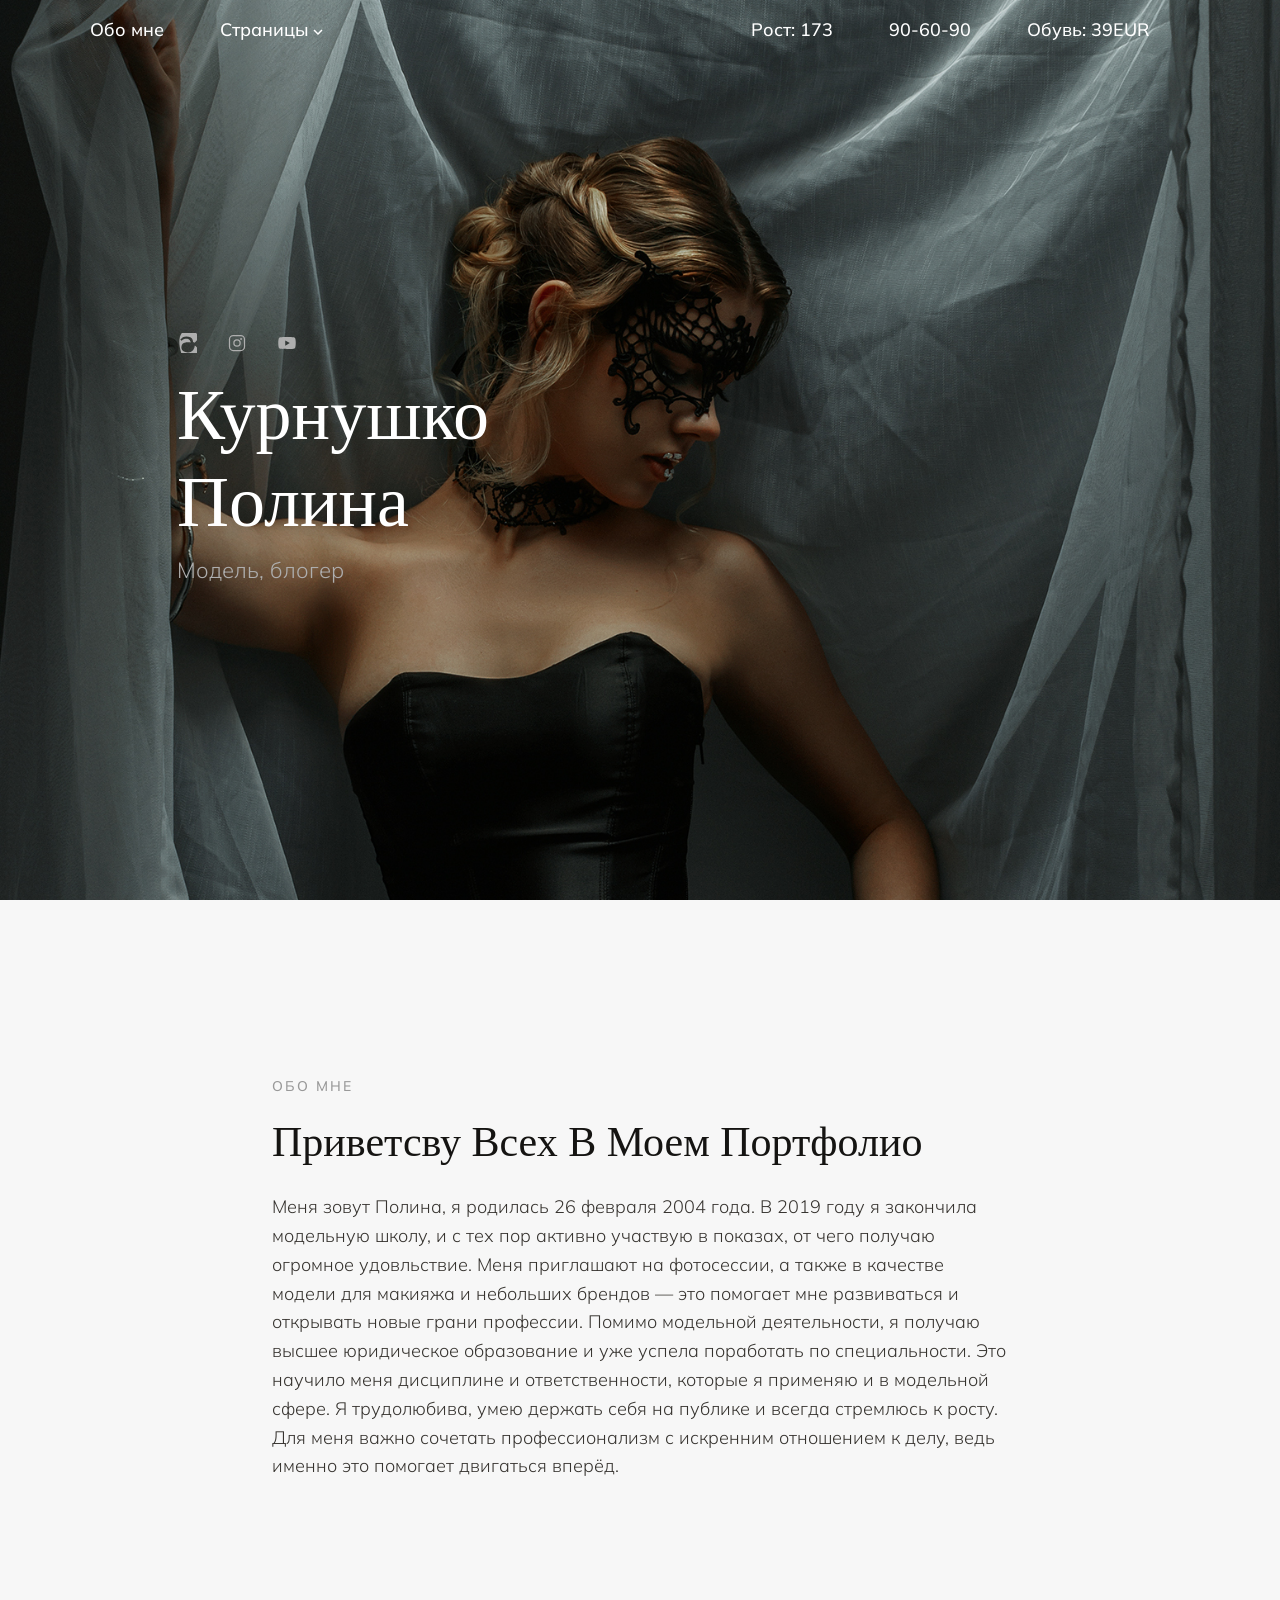
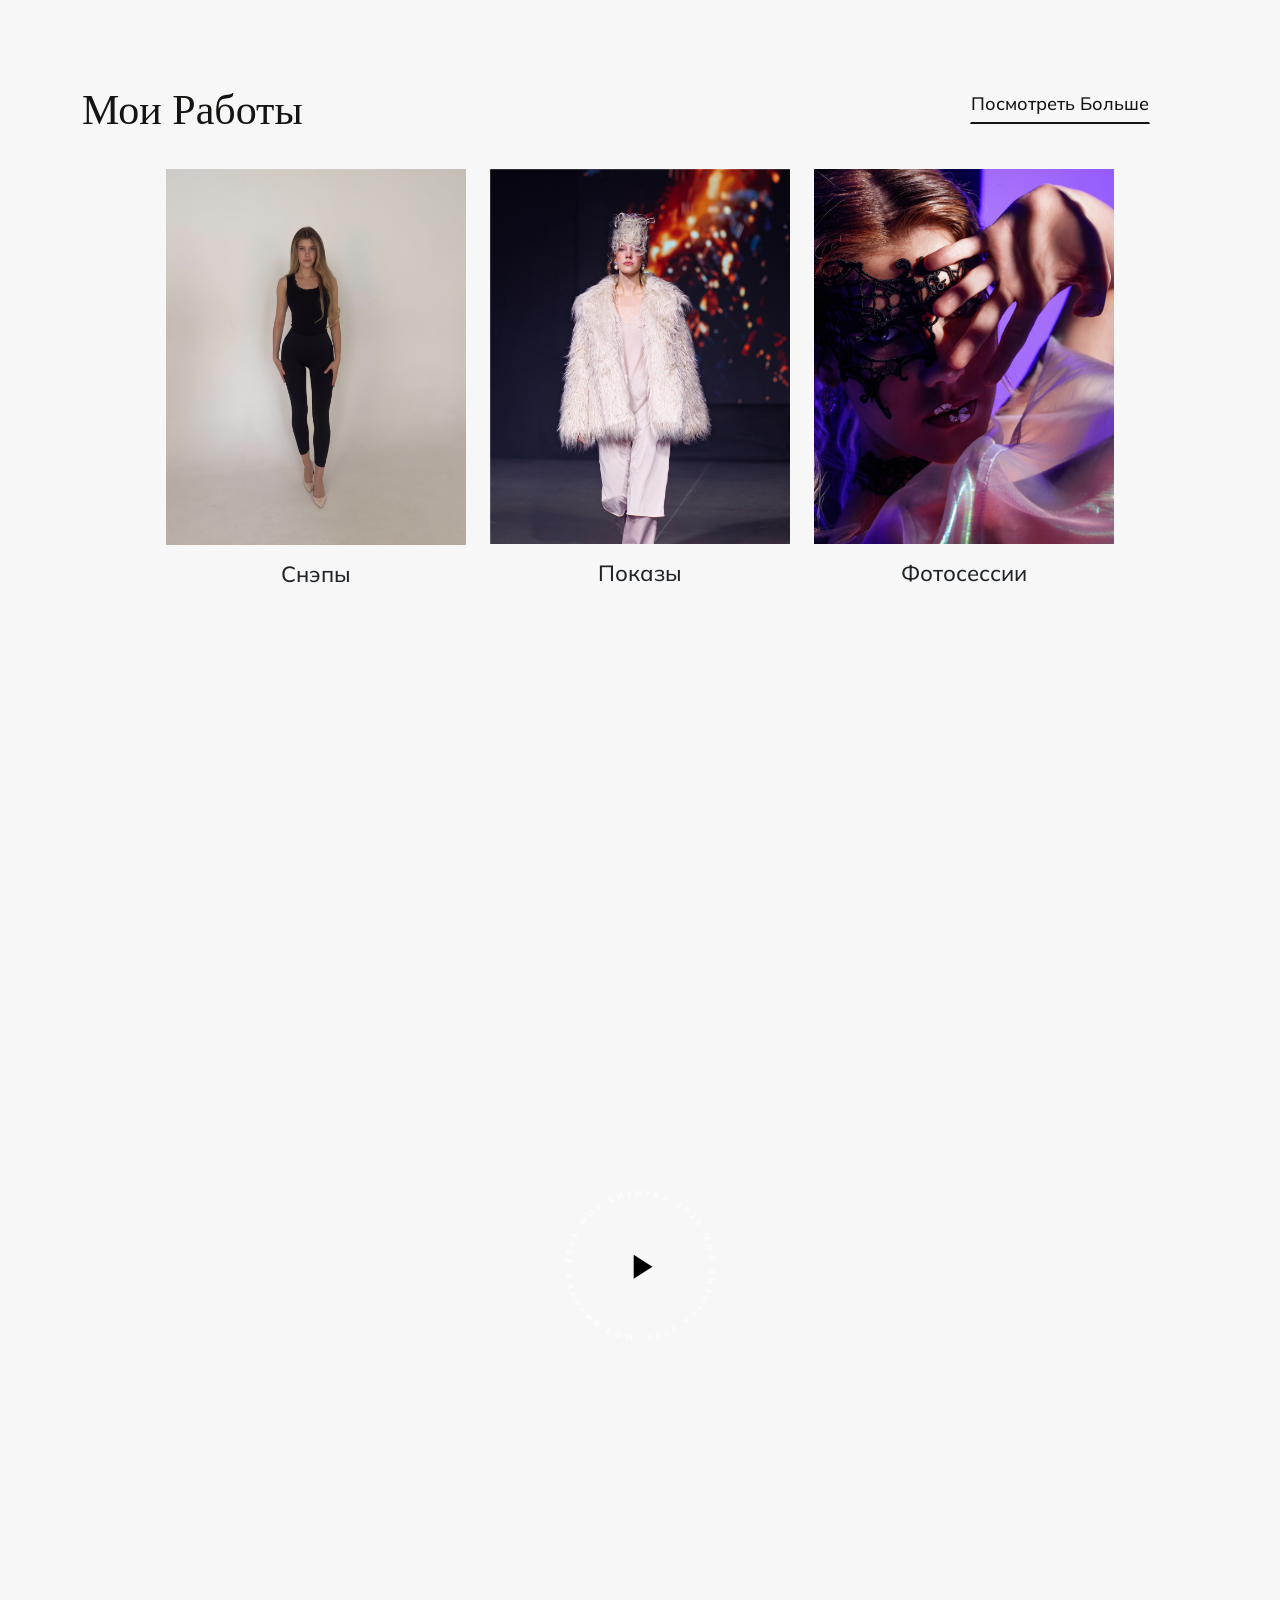
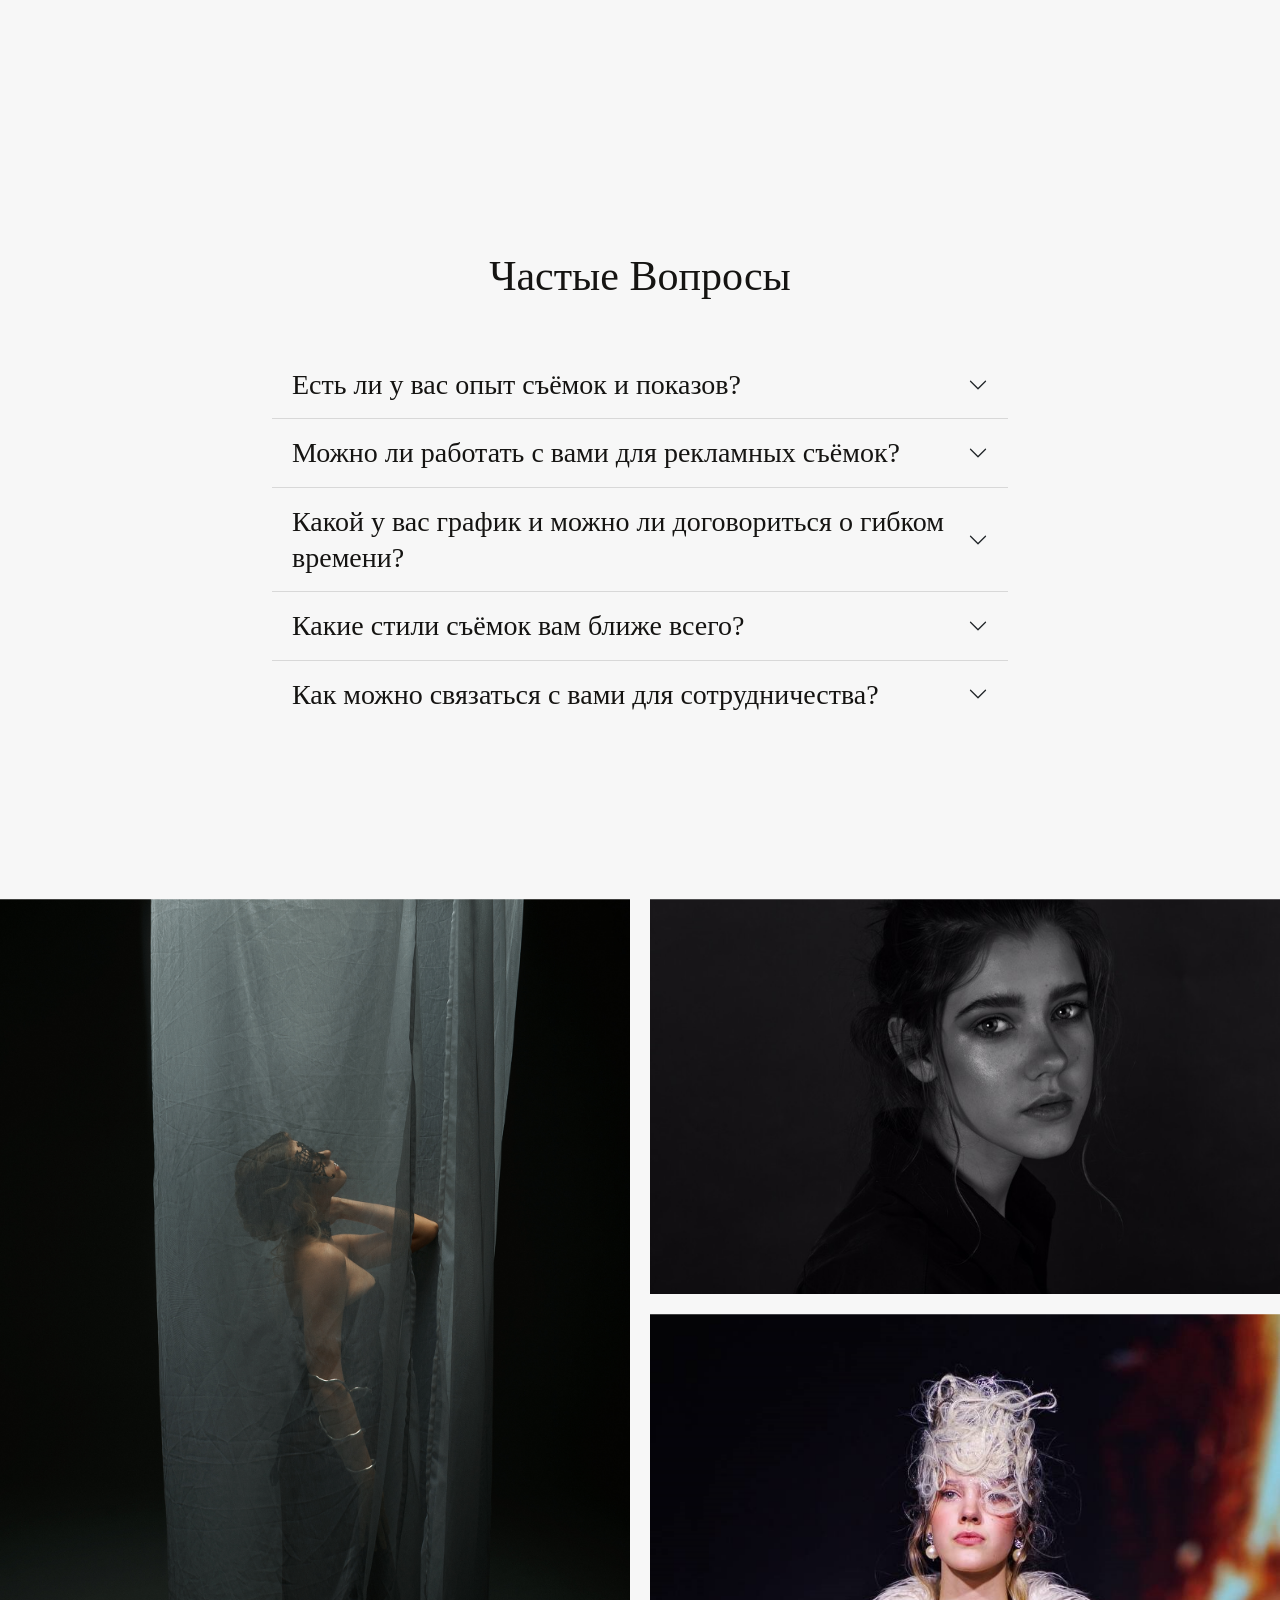
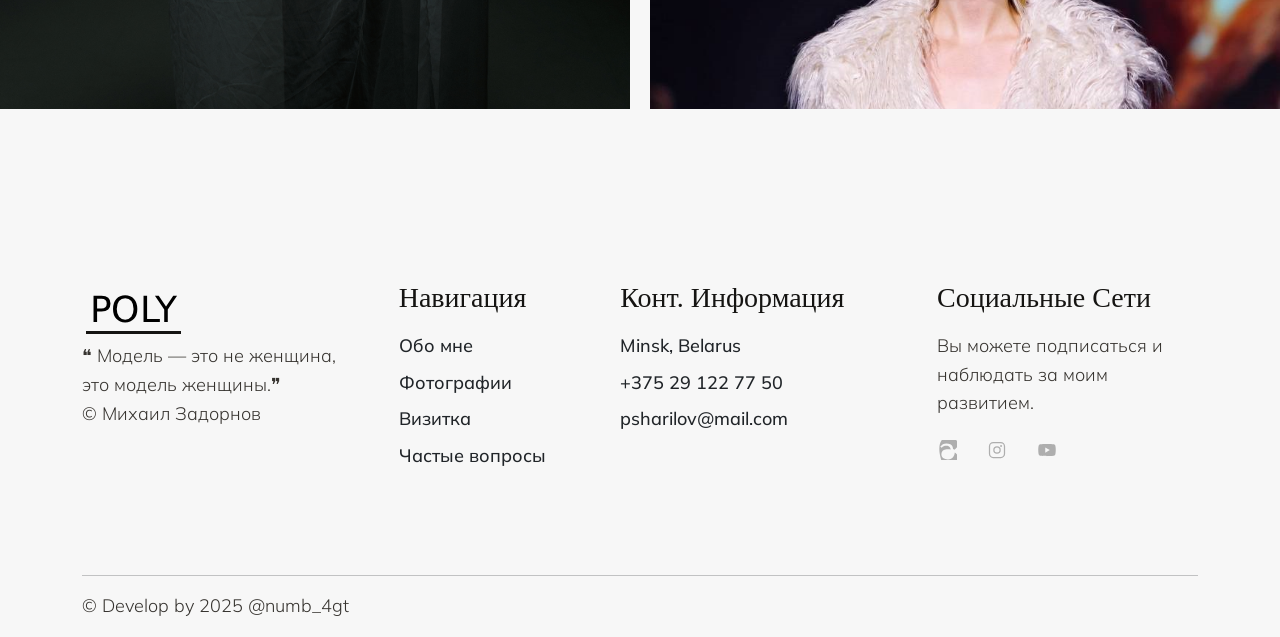
==== index.html @ 428beea5 "first-add" ====
<!DOCTYPE html>
<html>
  <head>
    <title>Polina Kurnushko</title>
    <meta charset="utf-8">
    <meta http-equiv="X-UA-Compatible" content="IE=edge">
    <meta name="viewport" content="width=device-width, initial-scale=1.0">
    <meta name="format-detection" content="telephone=no">
    <meta name="apple-mobile-web-app-capable" content="yes">
    <meta name="author" content="">
    <meta name="keywords" content="">
    <meta name="description" content="">
    <link rel="stylesheet" type="text/css" href="css/vendor.css">
    <link rel="stylesheet" type="text/css" href="css/bootstrap.min.css">
    <link rel="stylesheet" type="text/css" href="style.css">

    <link rel="preconnect" href="https://fonts.googleapis.com">
    <link rel="preconnect" href="https://fonts.gstatic.com" crossorigin>
    <link href="https://fonts.googleapis.com/css2?family=Italiana&family=Mulish:ital,wght@0,200;0,300;0,400;0,500;0,600;0,700;0,800;0,900;0,1000;1,200;1,300;1,400;1,500;1,600;1,700;1,800;1,900;1,1000&display=swap" rel="stylesheet">
    <!-- script
    ================================================== -->
    <script src="js/modernizr.js"></script>
  </head>
  <body>
    <svg xmlns="http://www.w3.org/2000/svg" style="display: none;">
      <symbol xmlns="http://www.w3.org/2000/svg" id="angle-right" viewBox="0 0 32 32">
        <path fill="currentColor" d="M12.969 4.281L11.53 5.72L21.812 16l-10.28 10.281l1.437 1.438l11-11l.687-.719l-.687-.719z"/>
      </symbol>
      <symbol xmlns="http://www.w3.org/2000/svg" id="angle-left" viewBox="0 0 32 32">
        <path fill="currentColor" d="m19.031 4.281l-11 11l-.687.719l.687.719l11 11l1.438-1.438L10.187 16L20.47 5.719z"/>
      </symbol>
      <symbol xmlns="http://www.w3.org/2000/svg" id="chevron-down" viewBox="0 0 24 24">
        <path fill="currentColor" d="M7.41 8.58L12 13.17l4.59-4.59L18 10l-6 6l-6-6l1.41-1.42Z"/>
      </symbol>
      <symbol xmlns="http://www.w3.org/2000/svg" id="arrow-right" viewBox="0 0 32 32">
        <path fill="currentColor" d="M18.719 6.781L17.28 8.22L24.063 15H4v2h20.063l-6.782 6.781l1.438 1.438l8.5-8.5l.687-.719l-.687-.719z"/>
      </symbol>
      <symbol xmlns="http://www.w3.org/2000/svg" id="arrow-left" viewBox="0 0 32 32">
        <path fill="currentColor" d="m13.281 6.781l-8.5 8.5l-.687.719l.687.719l8.5 8.5l1.438-1.438L7.938 17H28v-2H7.937l6.782-6.781z"/>
      </symbol>
      <symbol xmlns="http://www.w3.org/2000/svg" id="play" viewBox="0 0 24 24">
        <path fill="currentColor" d="M8 5.14v14l11-7l-11-7Z"/>
      </symbol>
      <symbol xmlns="http://www.w3.org/2000/svg" id="facebook" viewBox="0 0 24 24">
        <path fill="currentColor" d="M9.198 21.5h4v-8.01h3.604l.396-3.98h-4V7.5a1 1 0 0 1 1-1h3v-4h-3a5 5 0 0 0-5 5v2.01h-2l-.396 3.98h2.396v8.01Z" />
      </symbol>
      <symbol xmlns="http://www.w3.org/2000/svg" id="youtube" viewBox="0 0 32 32">
        <path fill="currentColor" d="M29.41 9.26a3.5 3.5 0 0 0-2.47-2.47C24.76 6.2 16 6.2 16 6.2s-8.76 0-10.94.59a3.5 3.5 0 0 0-2.47 2.47A36.13 36.13 0 0 0 2 16a36.13 36.13 0 0 0 .59 6.74a3.5 3.5 0 0 0 2.47 2.47c2.18.59 10.94.59 10.94.59s8.76 0 10.94-.59a3.5 3.5 0 0 0 2.47-2.47A36.13 36.13 0 0 0 30 16a36.13 36.13 0 0 0-.59-6.74ZM13.2 20.2v-8.4l7.27 4.2Z" />
      </symbol>
      <symbol xmlns="http://www.w3.org/2000/svg" id="twitter" viewBox="0 0 256 256">
        <path fill="currentColor" d="m245.66 77.66l-29.9 29.9C209.72 177.58 150.67 232 80 232c-14.52 0-26.49-2.3-35.58-6.84c-7.33-3.67-10.33-7.6-11.08-8.72a8 8 0 0 1 3.85-11.93c.26-.1 24.24-9.31 39.47-26.84a110.93 110.93 0 0 1-21.88-24.2c-12.4-18.41-26.28-50.39-22-98.18a8 8 0 0 1 13.65-4.92c.35.35 33.28 33.1 73.54 43.72V88a47.87 47.87 0 0 1 14.36-34.3A46.87 46.87 0 0 1 168.1 40a48.66 48.66 0 0 1 41.47 24H240a8 8 0 0 1 5.66 13.66Z" />
      </symbol>
      <symbol xmlns="http://www.w3.org/2000/svg" id="instagram" viewBox="0 0 256 256">
        <path fill="currentColor" d="M128 80a48 48 0 1 0 48 48a48.05 48.05 0 0 0-48-48Zm0 80a32 32 0 1 1 32-32a32 32 0 0 1-32 32Zm48-136H80a56.06 56.06 0 0 0-56 56v96a56.06 56.06 0 0 0 56 56h96a56.06 56.06 0 0 0 56-56V80a56.06 56.06 0 0 0-56-56Zm40 152a40 40 0 0 1-40 40H80a40 40 0 0 1-40-40V80a40 40 0 0 1 40-40h96a40 40 0 0 1 40 40ZM192 76a12 12 0 1 1-12-12a12 12 0 0 1 12 12Z" />
      </symbol>
      <symbol xmlns="http://www.w3.org/2000/svg" id="linkedin" viewBox="0 0 24 24">
        <path fill="currentColor" d="M6.94 5a2 2 0 1 1-4-.002a2 2 0 0 1 4 .002zM7 8.48H3V21h4V8.48zm6.32 0H9.34V21h3.94v-6.57c0-3.66 4.77-4 4.77 0V21H22v-7.93c0-6.17-7.06-5.94-8.72-2.91l.04-1.68z" />
      </symbol>
      <symbol xmlns="http://www.w3.org/2000/svg" id="threads" viewBox="0 0 32 32">
        <path fill="currentColor" d="M26.5 14.8c-.26-.13-.53-.25-.82-.36-.22-3.97-1.62-6.3-4.39-7.69-1.76-.9-3.96-1.3-6.29-1.3-4.18 0-7.52 1.93-9.73 5.3l2.3 1.64c1.77-2.64 4.47-3.21 6.95-3.21.1 0 .2 0 .29.01 2.41.02 4.15.63 5.34 1.99.9 1.01 1.49 2.35 1.76 4.01-2.01-.33-4.23-.43-6.57-.29-4.82.29-8.08 2.97-8.32 7.44-.15 2.94 1.02 5.31 3.36 6.9 1.98 1.35 4.64 1.97 7.4 1.81 3.52-.2 6.23-1.55 8.14-4.03 1.37-1.78 2.28-4.07 2.65-6.88 2.08 1.18 3.56 2.86 4.32 4.96 1.06 2.77.98 6.95-2.61 10.54-3.02 3.02-6.53 4.19-11.4 4.25-5.01-.04-8.82-1.64-11.36-4.89C4.91 24.9 3.73 20.1 3.7 14.2c.03-5.9 1.21-10.7 3.75-14 2.54-3.25 6.35-4.85 11.36-4.89 4.86.06 8.38 1.23 11.4 4.25 3.59 3.59 3.67 7.77 2.61 10.54-.68 1.78-1.87 3.16-3.42 4.1-.5.3-1.02.54-1.5.7.16.35.3.72.38 1.07Z"/>
      </symbol>
    </svg>
    
    <div id="preloader">
      <div id="loader"></div>
    </div>
    <header id="header" class="site-header">
      <nav id="header-nav" class="navbar navbar-expand-lg px-3">
        <div class="container">
          <a class="navbar-brand d-lg-none" href="index.html">
            <img src="images/main-logo.png" class="logo">
          </a>
          <button class="navbar-toggler d-flex d-lg-none order-3 p-2" type="button" data-bs-toggle="offcanvas" data-bs-target="#bdNavbar" aria-controls="bdNavbar" aria-expanded="false" aria-label="Toggle navigation">Меню</button>
          <div class="offcanvas offcanvas-end" tabindex="-1" id="bdNavbar" aria-labelledby="bdNavbarOffcanvasLabel">
            <div class="offcanvas-body">
              <ul id="navbar" class="navbar-nav w-100 d-flex justify-content-between align-items-center">
                
                <ul class="list-unstyled d-lg-flex justify-content-md-between align-items-center">
                  <li class="nav-item">
                    <a class="nav-link ms-0" href="#about">Обо мне</a>
                  </li>
                  <li class="nav-item dropdown">
                    <a class="nav-link dropdown-toggle ms-0" data-bs-toggle="dropdown" href="#" role="button" aria-expanded="false">Страницы<svg class="bi" width="18" height="18"><use xlink:href="#chevron-down"></use></svg></a>
                    <ul class="dropdown-menu">
                      <li>
                        <a href="./items/page_snaps.html" class="dropdown-item fs-5 fw-medium">Снепы<span class="text-primary"></span></a>
                      </li>
                      <li>
                        <a href="./items/page_shows.html" class="dropdown-item fs-5 fw-medium">Показы<span class="text-primary"></span></a>
                      </li>
                      <li>
                        <a href="./items/page_photos.html" class="dropdown-item fs-5 fw-medium">Фотосессии<span class="text-primary"></span></a>
                      </li>
                      <li>
                        <a href="#our-video" class="dropdown-item fs-5 fw-medium">Визитка<span class="text-primary"></span></a>
                      </li>
                      <li>
                        <a href="#faqs" class="dropdown-item fs-5 fw-medium">FAQ<span class="text-primary"></span></a>
                      </li>
                    </ul>
                  </li>                  
                </ul>

                <ul class="list-unstyled d-lg-flex justify-content-between align-items-center">
                  <li class="nav-item">
                    <a class="nav-link ms-0" href="#">Рост: 173</a>
                  </li>
                  <li class="nav-item">
                    <a class="nav-link ms-0" href="#">90-60-90</a>
                  </li>
                  <li class="nav-item">
                    <a class="nav-link ms-0" href="#">Обувь: 39EUR</a>
                  </li>
                </ul>
              </ul>
            </div>
          </div>
        </div>
      </nav>
    </header>
    <section id="billboard" class="position-relative overflow-hidden">
      <div class="swiper main-swiper">
        <div class="swiper-wrapper">
          <div class="swiper-slide" style="background-image: url(images/header2.jpg); background-size: cover; background-repeat: no-repeat; height: 100vh; background-position: center;">
            <div class="container ">
              <div class="row">
                <div class="offset-md-1 col-md-6">
                  <div class="banner-content">
                    <div class="social-links">
                    <ul class="d-flex list-unstyled">
                      <li>
                        <a href="https://www.threads.com/@_kurnushko_">
                          <svg class="threads">
                            <use xlink:href="#threads">
                          </svg>
                        </a>
                      </li>
                      <li>
                        <a href="https://www.instagram.com/_kurnushko_/">
                          <svg class="instagram">
                            <use xlink:href="#instagram">
                          </svg>
                        </a>
                      </li>
                      <li>
                        <a href="#">
                          <svg class="youtube">
                            <use xlink:href="#youtube">
                          </svg>
                        </a>
                      </li>
                    </ul>
                    </div>
                    <h2 class="newh">Курнушко Полина</h2>
                    <p class="fs-3 newp">Модель, блогер</p>
                  </div>
                </div>
                <div class="col-md-5"></div>
              </div>
            </div>
          </div>
        </div>
        <div class="main-slider-pagination position-absolute text-center"></div>
      </div>
    </section>
    <section id="about" class="padding-xlarge">
      <div class="container">
        <div class="row">
          <div id="about" class="offset-md-2 col-md-8">
            <span class="title-accent fs-6 text-uppercase" data-aos="fade" data-aos-easing="ease-in" data-aos-duration="1000" data-aos-once="true">Обо мне</span>
            <h3 class="py-3" data-aos="fade" data-aos-easing="ease-in" data-aos-duration="1500" data-aos-once="true">Приветсву всех в моем портфолио</h3>
            <p data-aos="fade" data-aos-easing="ease-in" data-aos-duration="1800" data-aos-once="true">
              Меня зовут Полина, я родилась 26 февраля 2004 года. В 2019 году я закончила модельную школу, и с тех пор активно участвую в показах, от чего получаю огромное удовльствие. Меня приглашают на фотосессии, а также в качестве модели для макияжа и небольших брендов — это помогает мне развиваться и открывать новые грани профессии. 
              Помимо модельной деятельности, я получаю высшее юридическое образование и уже успела поработать по специальности. Это научило меня дисциплине и ответственности, которые я применяю и в модельной сфере. Я трудолюбива, умею держать себя на публике и всегда стремлюсь к росту. Для меня важно сочетать профессионализм с искренним отношением к делу, ведь именно это помогает двигаться вперёд.
            </p>
          </div>
        </div>
      </div>
    </section>

    <section id="photos" class="product-store position-relative">
      <div class="container display-header d-flex flex-wrap justify-content-between pb-4">
        <h3 class="mt-3">Мои работы</h3>
        <div class="btn-right d-flex flex-wrap align-items-center">
          <a href="https://disk.yandex.by/d/Nd0EBmnZH1hFFA" 
            class="btn me-5" 
            target="_blank" 
            rel="noopener noreferrer">
            Посмотреть больше
          </a>
        </div>
      </div>

      <!-- Центрирование карточек -->
      <div class="products-grid d-flex justify-content-center flex-wrap gap-4">
        <div class="product-card position-relative">
          <div class="image-holder zoom-effect">
            <img src="images/snaps.png" alt="product-item" class="img-fluid zoom-in">
            <div class="cart-concern position-absolute">
              <div class="cart-button">
                <a href="items/page_snaps.html" class="btn">Перейти</a>
              </div>
            </div>
          </div>
          <div class="card-detail text-center pt-3 pb-2">
            <h5 class="card-title fs-3 text-capitalize">
              <a href="single-product.html">Снэпы</a>
            </h5>
          </div>
        </div>

        <div class="product-card position-relative">
          <div class="image-holder zoom-effect">
            <img src="images/IMG_8071.JPG" alt="product-item" class="img-fluid zoom-in">
            <div class="cart-concern position-absolute">
              <div class="cart-button">
                <a href="items/page_shows.html" class="btn">Перейти</a>
              </div>
            </div>
          </div>
          <div class="card-detail text-center pt-3 pb-2">
            <h5 class="card-title fs-3 text-capitalize">
              <a href="single-product.html">Показы</a>
            </h5>
          </div>
        </div>

        <div class="product-card position-relative">
          <div class="image-holder zoom-effect">
            <img src="images/IMG_8517.JPG" alt="product-item" class="img-fluid zoom-in">
            <div class="cart-concern position-absolute">
              <div class="cart-button">
                <a href="items/page_photos.html" class="btn">Перейти</a>
              </div>
            </div>
          </div>
          <div class="card-detail text-center pt-3 pb-2">
            <h5 class="card-title fs-3 text-capitalize">
              <a href="single-product.html">Фотосессии</a>
            </h5>
          </div>
        </div>
      </div>
    </section>

    
    <section class="space"></section> 

    <section id="our-video">
      <div class="video-section jarallax d-flex align-items-center justify-content-center" style="background: url(images/IMG_8516.JPG) no-repeat;">
        <div class="video-player text-center">
          <button class="play-btn position-relative" style="background-color: transparent; border-style: none;" id="openVideo">
            <svg class="newa position-absolute top-0 bottom-0 start-0 end-0 m-auto" width="41" height="41">
              <use xlink:href="#play"></use>
            </svg>
            <img src="images/newcirculec2.png" alt="pattern" class="text-pattern">
          </button>
        </div>
      </div>
    </section>

    <section id="faqs" class="padding-xlarge">
      <div class="container">
        <div class="row">
          <div class="offset-md-2 col-md-8">
            <h3 class="text-center mb-5" data-aos="fade" data-aos-easing="ease-in" data-aos-duration="1000" data-aos-once="true">Частые вопросы</h3>
              <div class="accordion accordion-flush" id="accordionFlush" data-aos="fade" data-aos-easing="ease-in" data-aos-duration="1500" data-aos-once="true">
                <div class="accordion-item">
                  <h4 class="accordion-header" id="flush-headingOne3">
                    <button class="accordion-button collapsed" type="button" data-bs-toggle="collapse" data-bs-target="#flush-collapseOne" aria-expanded="true" aria-controls="flush-collapseOne">
                      Есть ли у вас опыт съёмок и показов?
                    </button>
                  </h4>
                  <div id="flush-collapseOne" class="accordion-collapse collapse" aria-labelledby="flush-headingOne" data-bs-parent="#accordionFlushExample">
                    <div class="accordion-body">
                      <p>Я начинающая модель, уже участвовала в нескольких тестовых фотосессиях и учебных проектах. Постепенно расширяю портфолио и готова к новым заказам.</p>
                    </div>
                  </div>
                </div>

                <div class="accordion-item">
                  <h4 class="accordion-header" id="flush-headingTwo3">
                    <button class="accordion-button collapsed" type="button" data-bs-toggle="collapse" data-bs-target="#flush-collapseTwo" aria-expanded="true" aria-controls="flush-collapseTwo">
                      Можно ли работать с вами для рекламных съёмок?
                    </button>
                  </h4>
                  <div id="flush-collapseTwo" class="accordion-collapse collapse" aria-labelledby="flush-headingTwo" data-bs-parent="#accordionFlushExample">
                    <div class="accordion-body">
                      <p>Да, я открыта для сотрудничества в рекламных проектах. Готова обсуждать концепцию, формат и условия съёмки.</p>
                    </div>
                  </div>
                </div>

                <div class="accordion-item">
                  <h4 class="accordion-header" id="flush-headingThree3">
                    <button class="accordion-button collapsed" type="button" data-bs-toggle="collapse" data-bs-target="#flush-collapseThree" aria-expanded="true" aria-controls="flush-collapseThree">
                      Какой у вас график и можно ли договориться о гибком времени?
                    </button>
                  </h4>
                  <div id="flush-collapseThree" class="accordion-collapse collapse" aria-labelledby="flush-headingThree" data-bs-parent="#accordionFlushExample">
                    <div class="accordion-body">
                      <p>Мой график достаточно гибкий. Я стараюсь подстраиваться под время заказчика и заранее согласовываю все детали.</p>
                    </div>
                  </div>
                </div>

                <div class="accordion-item">
                  <h4 class="accordion-header" id="flush-headingFour3">
                    <button class="accordion-button collapsed" type="button" data-bs-toggle="collapse" data-bs-target="#flush-collapseFour" aria-expanded="true" aria-controls="flush-collapseFour">
                      Какие стили съёмок вам ближе всего?
                    </button>
                  </h4>
                  <div id="flush-collapseFour" class="accordion-collapse collapse" aria-labelledby="flush-headingFour" data-bs-parent="#accordionFlushExample">
                    <div class="accordion-body">
                      <p>Мне комфортно работать в fashion и портретных съёмках, но я также открыта к экспериментам и новым жанрам.</p>
                    </div>
                  </div>
                </div>

                <div class="accordion-item">
                  <h4 class="accordion-header" id="flush-headingFive3">
                    <button class="accordion-button collapsed" type="button" data-bs-toggle="collapse" data-bs-target="#flush-collapseFive" aria-expanded="true" aria-controls="flush-collapseFive">
                      Как можно связаться с вами для сотрудничества?
                    </button>
                  </h4>
                  <div id="flush-collapseFive" class="accordion-collapse collapse" aria-labelledby="flush-headingFive" data-bs-parent="#accordionFlushExample">
                    <div class="accordion-body">
                      <p>Связаться со мной можно через форму обратной связи на сайте или напрямую по указанным контактам. Я всегда отвечаю на запросы быстро.</p>
                    </div>
                  </div>
                </div>
              </div>
    
          </div>
        </div>
      </div>
    </section>    
    <section id="banner" data-aos="fade" data-aos-once="true">
      <div class="banner-content-1 position-relative" style="background:url('images/IMG_8505.JPG') no-repeat left; background-size: cover; height: 100%;">
        <div class="banner-content-text position-absolute" data-aos="fade" data-aos-delay="1000" data-aos-easing="ease-in" data-aos-duration="1000" data-aos-once="true">
        </div>
      </div>
      <div class="banner-content-2 position-relative" style="background:url('images/IMG_8602.PNG') no-repeat left; background-size: cover; height: 100%;">
        <div class="banner-content-text position-absolute" data-aos="fade" data-aos-delay="1000" data-aos-easing="ease-in" data-aos-duration="1000" data-aos-once="true">
        </div>
      </div>
      <div class="banner-content-3 position-relative" style="background:url('images/photo_2_2025-10-15_20-10-44.jpg') no-repeat left; background-size: cover; height: 100%;">
        <div class="banner-content-text position-absolute" data-aos="fade" data-aos-delay="1000" data-aos-easing="ease-in" data-aos-duration="1000" data-aos-once="true">
        </div>
      </div>
    </section>
    <footer id="footer" class="overflow-hidden padding-xlarge pb-0">
      <div class="container">
        <div class="row">
          <div class="footer-top-area pb-5">
            <div class="row d-flex flex-wrap justify-content-between">
              <div class="col-lg-3 col-sm-6 pb-3" data-aos="fade" data-aos-easing="ease-in" data-aos-duration="1000" data-aos-once="true">
                <div class="footer-menu">
                  <img src="images/main-logo-black.png" alt="logo" class="mb-2">
                  <p>❝ Модель — это не женщина, это модель женщины.❞
                    <br>
                    © Михаил Задорнов </p>
                </div>
              </div>
              <div class="col-lg-2 col-sm-6 pb-3" data-aos="fade" data-aos-easing="ease-in" data-aos-duration="1200" data-aos-once="true">
                <div class="footer-menu">
                  <h4 class="widget-title pb-2">Навигация</h4>
                  <ul class="menu-list list-unstyled">
                    <li class="menu-item pb-2">
                      <a href="#about">Обо мне</a>
                    </li>
                    <li class="menu-item pb-2">
                      <a href="#photos">Фотографии</a>
                    </li>
                    <li class="menu-item pb-2">
                      <a href="#our-video">Визитка</a>
                    </li>
                    <li class="menu-item pb-2">
                      <a href="#faqs">Частые вопросы</a>
                    </li>
                  </ul>
                </div>
              </div>
              <div class="col-lg-3 col-sm-6 pb-3" data-aos="fade" data-aos-easing="ease-in" data-aos-duration="1400" data-aos-once="true">
                <div class="footer-menu contact-item">
                  <h4 class="widget-title pb-2">Конт. информация</h4>
                  <ul class="menu-list list-unstyled">
                    <li class="menu-item pb-2">
                      <a href="#">Minsk, Belarus</a>
                    </li>
                    <li class="menu-item pb-2">
                      <a href="#">+375 29 122 77 50</a>
                    </li>
                    <li class="menu-item pb-2">
                      <a href="mailto:">psharilov@mail.com</a>
                    </li>
                  </ul>
                </div>
              </div>
              <div class="col-lg-3 col-sm-6 pb-3" data-aos="fade" data-aos-easing="ease-in" data-aos-duration="1600" data-aos-once="true">
                <div class="footer-menu">
                  <h4 class="widget-title pb-2">Социальные сети</h4>
                  <p>Вы можете подписаться и наблюдать за моим развитием.</p>
                  <div class="social-links">
                    <ul class="d-flex list-unstyled">
                      <li>
                        <a href="https://www.threads.com/@_kurnushko_">
                          <svg class="threads">
                            <use xlink:href="#threads">
                          </svg>
                        </a>
                      </li>
                      <li>
                        <a href="https://www.instagram.com/_kurnushko_/">
                          <svg class="instagram">
                            <use xlink:href="#instagram">
                          </svg>
                        </a>
                      </li>
                      <li>
                        <a href="#">
                          <svg class="youtube">
                            <use xlink:href="#youtube">
                          </svg>
                        </a>
                      </li>
                    </ul>
                  </div>
                </div>
              </div>
            </div>
          </div>
        </div>
        <hr>
      </div>
    </footer>
    <div id="footer-bottom">
      <div class="container">
        <div class="row d-flex flex-wrap justify-content-between">
          <div class="col-12">
            <div class="copyright">
              <p>© Develop by 2025 @numb_4gt</p>
            </div>
          </div>
        </div>
      </div>
    </div>
    
    <div id="myModal" class="custom-modal">
      <div class="custom-modal-content">
        <button class="close-btn">
          <svg width="40" height="40"><use xlink:href="#close-sharp"></use></svg>
        </button>

        <div class="ratio ratio-16x9">
          <video id="video" controls></video>
        </div>
      </div>
    </div>

    <script src="js/jquery-1.11.0.min.js"></script>
    <script type="text/javascript" src="js/bootstrap.bundle.min.js"></script>
    <script type="text/javascript" src="js/plugins.js"></script>
    <script type="text/javascript" src="js/script.js"></script>
    <script>
      const modal = document.getElementById('myModal');
      const video = document.getElementById('video');
      const openBtn = document.getElementById('openVideo');
      const closeBtn = document.querySelector('.close-btn');
      const header = document.getElementById("header");

      const VIDEO_SRC = "./video/hipe.mp4"; // ✅ жёстко заданный путь

      openBtn.addEventListener('click', () => {
        video.src = VIDEO_SRC;
        modal.classList.add('active');
        header.style.display = "none";
      });

      function closeModal() {
        header.style.display = "block";
        modal.classList.remove('active');
        video.pause();
        video.currentTime = 0;
      }

      closeBtn.addEventListener('click', closeModal);

      modal.addEventListener('click', (e) => {
        if (e.target === modal) closeModal();
      });
    </script>

  </body>
</html>
---- style.css ----
/*
Theme Name: Vaso
Theme URI: https://templatesjungle.com/
Author: TemplatesJungle
Author URI: https://templatesjungle.com/
Description: Vaso is a interior decor ecommerce HTML CSS website template by TemplatesJungle.
Version: 1.1
*/

/*--------------------------------------------------------------
This is main CSS file that contains custom style rules used in this template
--------------------------------------------------------------*/

/*------------------------------------*\
    Table of contents
\*------------------------------------*/

/*------------------------------------------------

CSS STRUCTURE:
1. VARIABLES
2. GENERAL TYPOGRAPHY
  2.1 General Styles
  2.3 Background Color
  2.4 Section
    - Section Paddings
    - Section Margins
    - Section Title
  2.5 Buttons
  2.6 Forms
3. SITE STRUCTURE
  3.1 Header
  3.2 Billboard
  3.3 Product
  3.4 Video
  3.5 FAQs
  3.6 Banner
  3.7 Footer
4. PAGES
  4.1 About Us Page
  4.2 Shop Page
  4.3 Single Product Page
  4.4 Cart Page
  4.5 Blog Page
  4.6 Single Post Page
    
/*--------------------------------------------------------------
/** 1. VARIABLES
--------------------------------------------------------------*/
:root {
  --accent-color:             #777777;
  --white-color:              #fff;
  --black-color:              #151412;
  --light-dark:               #36332F;
  --gray-color:               #F3F3F3;
  --gray-color-300:           #F7F7F7;
  --gray-color-400:           #EFEFEF;
  --gray-color-500:           #AEAEAE;
  --gray-color-600:           #999999;
  --gray-color-800:           #3A3A3A;
  --light-gray-color:         #D7DDDF;
  --primary-color:            #87826E;
  --bs-primary-rgb:           135,130,110;
  --light-color:              #f8f9fa;
  --dark-color:               #212529;
  --light-blue-color:         #EDF1F3;
  --navbar-color-color:       #131814;
  --swiper-theme-color:       #4A4A4A;
  --swiper-pagination-color:  #4A4A4A;
}

/* on mobile devices below 600px
 */
@media screen and (max-width: 600px) {
    :root {
        --header-height : 100px;
        --header-height-min   : 80px;
    }
}

/* Fonts */
:root {
    --body-font           : "Mulish", sans-serif;
    --heading-font        : "Playfair Display", serif;
}

/*----------------------------------------------*/
/* 2. GENERAL TYPOGRAPHY */
/*----------------------------------------------*/

/* 2.1 General Styles
/*----------------------------------------------*/
*, *::before, *::after {
  -webkit-box-sizing: border-box;
  -moz-box-sizing: border-box;
  box-sizing: border-box;
}
html {
  box-sizing: border-box;
}
body {
  background-color: var(--gray-color-300);
  font-family: var(--body-font);
  font-size: 1.125rem;
  font-weight: 500;
  line-height: 1.6;
  margin: 0;
}
h1,h2,h3,h4,h5,h6 {
  font-family: var(--heading-font);
  text-transform: capitalize;
  color: var(--black-color);
}
h1{
  font-size: 5.5rem;
}
h2{
  font-size: 4.5rem;
}
h3{
  font-size: 2.625rem;
  line-height: 127%;
}
h4{
  font-size: 1.75rem;
  line-height: 127%;
}
@media only screen and (max-width: 360px) {
  h1{
    font-size: 4.5rem;
  }
  h2{
    font-size: 3.5rem;
  }
}
p {
  text-transform: none;
  letter-spacing: normal;
  font-size: 1.125rem;
  font-weight: 300;
  color: var(--light-dark);
}
ul {
  color: var(--light-dark);
}
ul.inner-list li {
  font-size: 1.2em;
}
a {
  color: var(--dark-color);
  text-decoration: none;
  transition: 0.3s color ease-out;
}
a.light {
  color: var(--light-color);
}
a:hover {
  text-decoration: none;
  color: var(--primary-color);
}

.fs-1{
  font-size: 1.75rem !important;
}
.fs-2{
  font-size: 1.625rem !important;
}
.fs-3{
  font-size: 1.375rem !important;
}
.fs-4{
  font-size: 1.25rem !important;
}
.fs-5{
  font-size: 1.125rem !important;
}
.fs-6{
  font-size: 0.875rem !important;
}

/* 2.3 Background Color
/*----------------------------------------------*/
.bg-gray {
  background: var(--gray-color);
}
.bg-dark {
  background: var(--dark-color);
}
.bg-light {
  background: var(--light-color);
}

/* 2.4 Section
--------------------------------------------------------------*/
/* - Section Padding
--------------------------------------------------------------*/
.padding-xsmall {
  padding-top: 0.5em;
  padding-bottom: 0.5em;
}
.padding-small {
  padding-top: 2em;
  padding-bottom: 2em;
}
.padding-medium {
  padding-top: 4em;
  padding-bottom: 4em;
}
.padding-large {
  padding-top: 7em;
  padding-bottom: 7em;
}
.padding-xlarge {
  padding-top: 9.5em;
  padding-bottom: 9.5em;
}

/* - Section Margin
--------------------------------------------------------------*/
.margin-xlarge {
  margin-top: 9.5em;
  margin-bottom: 9.5em;
}

/* - Section Title
--------------------------------------------------------------*/
.title-accent{
  color: var(--gray-color-600);
  letter-spacing: 0.14em;
}
h5.card-title,
h5.cart-title {
  font-family: var(--body-font);
}

/** 2.5 Buttons
--------------------------------------------------------------*/
.btn {
  font-size: 1.125rem;
  font-weight: 500;
  text-transform: capitalize;
  color: var(--black-color);
  height: fit-content;
  border-bottom: 2px solid var(--black-color);
  padding: 0;
  padding-bottom: 5px;
  border-radius: 0;
  transition: 0.3s ease-in;
}
.btn:hover {
  color: var(--accent-color);
  border-bottom: 2px solid var(--accent-color);
}
.btn:focus {
  box-shadow: none;
}

.btn-dark{
  color: var(--white-color);
  padding: 10px 22px;
  border: 0;
  transition: 0.3s ease;
}
.btn-dark:hover{
  background-color: var(--primary-color);
  color: var(--white-color);
  border: 0;
}

.btn-primary{
  background-color: var(--primary-color);
  color: var(--white-color);
  padding: 10px 22px;
  border: 0;
  transition: 0.3s ease;
}
.btn-primary:hover{
  background-color: var(--black-color);
  color: var(--white-color);
  border: 0;
}

/** 2.6 Forms
--------------------------------------------------------------*/
label{
  font-size: 14px;
  font-weight: 600;
  text-transform: uppercase;
  letter-spacing: 1px;
}
textarea,
select,
input{
  padding: 8px 0;
  background: none;
  border-top: none;
  border-right: none;
  border-left: none;
  border-image: initial;
  border-bottom: 1px solid var(--black-color);
  outline: none;
}
.form-control {
  font-size: inherit;
  font-weight: inherit;
  line-height: 1.5;
  color: var(--black-color);
  background: none;
  border: none;
  box-shadow: none;
  padding: 0;
}
.form-control::placeholder {
  color: var(--gray-color-600);
}
.form-control:focus {
  background: none;
  box-shadow: none;
}

/* - Image Hover Effects
------------------------------------------------------------- */
.zoom-effect {
  background-color: #f5f3ef;
  overflow: hidden;
}
img.zoom-in {  
  -webkit-transition: 0.6s ease;
  transition: 0.6s ease;
}
.zoom-effect:hover img.zoom-in {
  opacity: 0.8;
  -webkit-transform: scale(1.1);
  transform: scale(1.1);
}

/* zoom out on animate */
.zoom-out {
  overflow: hidden;
}
.zoom-out img {
  transform: scale(1.1);
  transition: transform 1s ease-out;
  transition-delay: 500ms;
}
.aos-animate .zoom-out img {
  transform: scale(1);
}

/* - Preloader
------------------------------------------------------------- */
#preloader {
  position: fixed;
  width: 100%;
  height: 100%;
  background-color: #f7f7f7eb;
  display: flex;
  align-items: center;
  z-index: 99999999;
  opacity: 1;
  visibility: visible;
  transition: opacity 0.3s ease, visibility 0.3s ease;
}
#preloader.hide-preloader {
  opacity: 0;
  visibility: hidden;
}
#loader {
  width: 180px;
  height: 9px;
  margin: auto;
  position: relative;
  overflow: hidden;
  background-color: var(--white-color);
  -webkit-border-radius: 20px;
  -moz-border-radius: 20px;
  border-radius: 20px;
}
#loader:before {
  content: "";
  position: absolute;
  left: -50%;
  height: 9px;
  width: 30%;
  background-color: #b7b4ab;
  -webkit-animation: lineAnim 1.6s linear infinite;
  -moz-animation: lineAnim 1.6s linear infinite;
  animation: lineAnim 1.6s linear infinite;
  -webkit-border-radius: 20px;
  -moz-border-radius: 20px;
  border-radius: 20px;
}
@keyframes lineAnim {
  0% {
      left: -40%;
  }
  50% {
      left: 20%;
      width: 80%;
  }
  100% {
      left: 100%;
      width: 100%;
  }
}

/* - Swiper arrows
------------------------------------------------------------- */
.products-grid {
  display: flex;
  justify-content: center;
  flex-wrap: wrap;
  gap: 2rem; /* расстояние между карточками */
}

.product-card {
  max-width: 300px;
}

/* Эффект приближения */
.zoom-effect img.zoom-in {
  transition: transform 0.4s ease;
}

.zoom-effect:hover img.zoom-in {
  transform: scale(1.1);
}

.swiper-buttons .swiper-prev,
.swiper-buttons .swiper-next{
  color: var(--black-color);
  border: 1px solid var(--black-color);
  border-radius: 50%;
  padding: 16px;
  background: none;
  transition: 0.3s ease;
}
.swiper-prev:hover,
.swiper-next:hover{
  color: var(--white-color);
  background-color: var(--black-color);
}
.swiper-prev.swiper-button-disabled,
.swiper-next.swiper-button-disabled{
  color: var(--gray-color-500);
  border: 1px solid var(--gray-color-500);
  background: none;
}

.swiper-buttons span{
  color: var(--gray-color-500);
}
.swiper-buttons .swiper-prev.testimonial-arrow-prev,
.swiper-buttons .swiper-next.testimonial-arrow-next{
  border: none;
  background: none;
  padding: 0;
}
.swiper-prev.testimonial-arrow-prev:hover,
.swiper-next.testimonial-arrow-next:hover{
  color: var(--black-color);
}
.swiper-prev.testimonial-arrow-prev.swiper-button-disabled,
.swiper-next.testimonial-arrow-next.swiper-button-disabled{
  color: var(--gray-color-500);
}

/*----------------------------------------------*/
/* 3. SITE STRUCTURE */
/*----------------------------------------------*/

/* 3.1 Header
/*----------------------------------------------*/
/* - Search Bar
------------------------------------------------------------- */
#search-bar {
  position: relative;
}
#search-bar input[type="text"] {
  color: var(--dark-gray-color);
  height: 40px;
  display: inline-block;
  border: none;
  outline: none;
  padding-right: 74px;
  width: 0px;
  position: absolute;
  top: 0;
  right: 0;
  background: none;
  z-index: 3;
  transition: width .4s cubic-bezier(0.000, 0.795, 0.000, 1.000);
  cursor: pointer;
}
#search-bar input[type="text"]:focus:hover {
  border-bottom: 1px solid var(--black-color);
}
#search-bar input[type="text"]:focus {
  width: 200px;
  z-index: 1;
  border-bottom: 1px solid var(--black-color);
  cursor: text;
}
#search-bar button {
  background: transparent;
  border: none;
}

.newh {
  color: var(--white-color);
  font-family: var(--heading-font);
}

.newp {
  color: var(--gray-color-500);
}

.site-header {
  position: fixed;
  top: 0;
  background-color: transparent;
  width: 100%;
  z-index: 999999;
  transition: background-color 0.3s ease;
}

.site-header.sticky{
  background-color: var(--white-color);
}

.navbar-toggler{
  color: var(--white-color);
}

.navbar-toggler svg.navbar-icon {
  width: 50px;
  height: 50px;
}
.navbar-nav .nav-item a.nav-link {
  margin-right: 100px;
  margin-left: 100px;
}

.navbar-nav .nav-item.sticky2 a.nav-link{
  color: var(--black-color);
}

.navbar-nav .nav-item.sticky4 a.nav-link{
  color: var(--white-color);
}

.sticky3 {
  color: var(--black-color);
}

.space{
  margin-top: 250px;
}

.space2{
  margin-top: 150px;
}

.navbar-nav .nav-item a.nav-link.active,
.navbar-nav .nav-item a.nav-link:hover {
  color: var(--accent-color);
}
.dropdown-toggle::after {
  display: none;  
}
/*------------ Offcanvas -------------- */
#header-nav .navbar-toggler:focus {
  box-shadow: none;
}
#header-nav .offcanvas.show {
  z-index: 9999;
  background-color: var(--gray-color-300);
}
#header-nav .offcanvas-end {
  width: 70%;
  border: none;
}
.offcanvas.show .offcanvas-body .navbar-nav {
  align-items: unset!important;
}
.offcanvas-body .dropdown-menu{
  min-width: 13rem;
  background-color: var(--gray-color-300);
  border: 1px solid var(--gray-color-500);
  border-radius: 0;
}
.offcanvas-body .dropdown-menu .dropdown-item{
  color: var(--black-color);
}
.offcanvas-body .dropdown-menu .dropdown-item.active,
.offcanvas-body .dropdown-menu .dropdown-item:hover,
.offcanvas-body .dropdown-menu .dropdown-item:focus{
  background: none;
  color: var(--accent-color);
}

/* cart dropdown */
.cart-dropdown .dropdown-menu {
  min-width: 21rem;
}
@media only screen and (max-width: 564px) {
  .cart-dropdown .dropdown-menu {
    min-width: fit-content;
  }
}

@media only screen and (max-width: 1450px) {
  .navbar-nav .nav-item a.nav-link {
    margin-right: 40px;
    margin-left: 40px;
  }  
}
@media only screen and (max-width: 991px) {
  .navbar-nav .nav-item a.nav-link {
    margin-right: 0;
    margin-left: 0;
  }  
}

/* 3.2 Billboard
/*----------------------------------------------*/
.banner-content{
  margin-top: 60%;
}
.swiper-slide .banner-content{
  opacity: 0;  
  transition: opacity 1.5s ease-in-out;
}
.swiper-slide-active .banner-content{
  opacity: 1;
}
#billboard .main-slider-pagination {
  z-index: 999;
  bottom: 62px;
}
.swiper-horizontal>.swiper-pagination-bullets .swiper-pagination-bullet, .swiper-pagination-horizontal.swiper-pagination-bullets .swiper-pagination-bullet{
  background-color: var(--gray-color-400);
  opacity: 0.9;
  width: 18px;
  height: 18px;
  margin: 0 13px !important;
  transition: 0.3s ease;
}
.swiper-horizontal>.swiper-pagination-bullets .swiper-pagination-bullet.swiper-pagination-bullet-active, .swiper-pagination-horizontal.swiper-pagination-bullets .swiper-pagination-bullet.swiper-pagination-bullet-active{
  background-color: rgb(86, 85, 85);
  opacity: 1;
}

/* .newa{
  color: var(--white-color);
}

a.newa:hover { color: var(--gray-color); } */

/* 3.3 Product
/*----------------------------------------------*/
.product-store .product-card .cart-concern {
  bottom: 120px;
  left: 0;
  right: 0;
  text-align: center;
  cursor: pointer;
  transition: 0.5s ease-out;
  opacity: 0;
}
.product-store .product-card:hover .cart-concern {
  opacity: 1;
}
.product-card .cart-concern svg {
  width: 16px;
  height: 16px;
  fill: var(--light-color);
  margin-left: 9px;
}

/* 3.4 Video
/*----------------------------------------------*/
.video-section.jarallax{
  min-height: 825px;
}
/* overide */
.modal-dialog {
  max-width: 800px;
  margin: auto;
  height: 100vh;
  display: flex;
  align-items: center;
}
.modal-content {
  padding: 0;
  background-color: #f5f3ef;
  border: none;
  border-radius: 0
}
.text-pattern {
  animation: rotation 50s infinite linear;
}
@keyframes rotation {
  from {
    transform: rotate(0deg);
  }
  to {
    transform: rotate(359deg);
  }
}

/* 3.5 FAQs
/*----------------------------------------------*/
.accordion-item{
  background: none;
}
.accordion-button{
  background: none;
  font-size: 1.75rem;
  line-height: 127%;
  color: var(--black-color);
}
.accordion-button:focus {
  border: none;
  outline: 0;
  box-shadow: none;
}
.accordion-button:not(.collapsed) {
  color: var(--black-color);
  background: none;
  box-shadow: none;
}
.accordion-button:not(.collapsed)::after {
  background-image: url("data:image/svg+xml,%3csvg xmlns='http://www.w3.org/2000/svg' viewBox='0 0 16 16' fill='%23212529'%3e%3cpath fill-rule='evenodd' d='M1.646 4.646a.5.5 0 0 1 .708 0L8 10.293l5.646-5.647a.5.5 0 0 1 .708.708l-6 6a.5.5 0 0 1-.708 0l-6-6a.5.5 0 0 1 0-.708z'/%3e%3c/svg%3e");
  transform: rotate(-180deg);
}
.accordion-body{
  padding-top: 0;
}

/* 3.6 Banner
/*----------------------------------------------*/
#banner {
  display: grid;
  grid-template-columns: repeat(2, 1fr);
  grid-template-rows: repeat(2, 1fr);
  grid-column-gap: 20px;
  grid-row-gap: 20px;
  height: 90vh;
}
.banner-content-1 { grid-area: 1 / 1 / 3 / 2; }
.banner-content-2 { grid-area: 1 / 2 / 2 / 3; }
.banner-content-3 { grid-area: 2 / 2 / 3 / 3; }
.banner-content-text{
  left: 10%;
  bottom: 16%;
}
#banner.aos-init.aos-animate .banner-content-1,
#banner.aos-init.aos-animate .banner-content-2,
#banner.aos-init.aos-animate .banner-content-3{
  animation: parallax 1s ease-in-out forwards;
}
@keyframes parallax {
  from {
    clip-path: polygon(0 0, 0 0, 0 100%, 0 100%);
  }
  to {
    clip-path: polygon(0 0, 100% 0, 100% 100%, 0 100%);
  }
}
@media only screen and (max-width: 1100px) {
  #banner {
    grid-template-columns: 1fr;
    grid-template-rows: repeat(3, 1fr);
    height: 140vh;
  }  
  .banner-content-1 { grid-area: 1 / 1 / 2 / 2; }
  .banner-content-2 { grid-area: 2 / 1 / 3 / 2; }
  .banner-content-3 { grid-area: 3 / 1 / 4 / 2; }
}

/* 3.7 Footer
/*----------------------------------------------*/
/*------------ Social Icon -----------*/
.social-links svg {
  width: 20px;
  height: 20px;
  color: var(--gray-color-500);
  transition: 0.3s ease;
}
.social-links svg:hover {
  color: var(--primary-color);
}
.social-links li {
  padding-right: 30px;
}

.custom-modal {
  position: fixed;
  inset: 0;
  background: rgba(0,0,0,0.7);
  display: none;
  justify-content: center;
  align-items: center;
  z-index: 9999;
}

.custom-modal.active {
  display: flex;
}

.custom-modal-content {
  position: relative;
  background: #000;
  padding: 10px;
  max-width: 900px;
  width: 90%;
}

.close-btn {
  position: absolute;
  top: 10px;
  right: 10px;
  background: none;
  border: none;
  cursor: pointer;
}


.social-linkswhite svg {
  width: 20px;
  height: 20px;
  color: var(--white-color);
  transition: 0.3s ease;
}
.social-linkswhite svg:hover {
  color: var(--primary-color);
}
.social-linkswhite li {
  padding-right: 30px;
}

/* 4. PAGES
/*----------------------------------------------*/

/* 4.1 About Us Page
/*----------------------------------------------*/
#about .about-content{
  position: absolute;
  min-width: 50%;
  min-height: fit-content;
  max-height: fit-content;
  padding: 60px;
  background-color: var(--gray-color-300);  
}
#about.aos-init.aos-animate img.single-image{
  animation: parallax 0.8s ease-in-out forwards;
}
@keyframes parallax {
  from {
    clip-path: polygon(0 0, 0 0, 0 100%, 0 100%);
  }
  to {
    clip-path: polygon(0 0, 100% 0, 100% 100%, 0 100%);
  }
}
@media only screen and (max-width: 1200px) {
  #about .about-content{
    min-width: 70%;
  }
}
@media only screen and (max-width: 991px) {
  #about .about-content{
    position: unset;
    padding: 40px;
  }
}

/* Newsletter */
#newsletter .form-control{
  font-size: inherit;
}
#newsletter form input{
  background: none;
}
#newsletter form input:focus{
  box-shadow: none;
}

/* 4.2 Shop Page
--------------------------------------------------------------*/
/* ----------- SideBar -----------*/
.sidebar input.search-field {
  background: none;
  border: none;
  outline: none;
  outline-offset: 0;
}
h5.widget-title {
  font-size: 1.4em;
  margin-bottom: 15px;
}
@media only screen and (max-width: 991px) {
  .widget-search-bar form {
    flex-wrap: wrap;
  }
}

/* ----------- Pagination -----------*/
.paging-navigation .pagination .page-numbers {
  color: var(--gray-color-500);
}
.paging-navigation .pagination .page-numbers:hover,
.paging-navigation .pagination .page-numbers.current {
  color: var(--primary-color);
}

/* 4.3 Single Product Page
/*----------------------------------------------*/
/*---- Single Product Image ----------*/
.single-product .large-swiper{
  padding-left: 0;
}
.product-preview .swiper-slide {
  height: fit-content;
  padding-bottom: 10px;
  transition: cubic-bezier(0.22, 0.78, 0.71, 1.01);
}
.swiper-slide-thumb-active img{
  border: 1px solid var(--accent-color);
}

/*---- Single Product Information ----------*/
.product-info del{
  color: var(--gray-color-500);
}
.product-info hr{
  color: var(--gray-color-500);
}
.rating-container .rating {
  display: flex;
  padding-right: 4px;
  color: var(--black-color);
}
.product-info .product-price strong {
  font-size: 1.6em;
  padding-right: 10px;
}
.product-info .select-item{
  margin-right: 8px;
}
.input-group{
  padding: 6px;
  background-color: var(--gray-color-400);
}
.input-group button{
  border: none;
}

/*---- Product Tabs ----------*/
.nav-tabs {
  border-bottom: 1px solid var(--black-color);
}
.nav-tabs .nav-link {
  color: var(--black-color);
  font-weight: 600;
}
.nav-tabs .nav-link:focus{
  box-shadow: none;
}
.nav-tabs .nav-link {
  background: none;
  border: none;
}
.nav-tabs button.nav-link.active {
  color: var(--primary-color);
  background: none;
}
.nav-tabs button.nav-link:hover {
  color: var(--primary-color);
}
.tabs-listing .tab-content {
  border-bottom: 1px solid var(--black-color);
  padding: 40px 0;
}
.product-tabs .review-item{
  width: 50%;
  margin-bottom: 20px;
}
.product-tabs .review-item .image-holder{
  margin-right: 10px;
}
@media screen and (max-width: 991px) {
  .product-tabs .review-item{
    width: 100%;
    flex-wrap: wrap;
  }
  .product-tabs .review-item .image-holder{
    margin-bottom: 10px;
  }
}
@media screen and (max-width: 991px) {
  .cart-header{
    display: none;
  }
}

/* 4.4 Cart Page
-----------------------------------------------------*/
.shopify-cart .table th {
    width: 36%;
}
.table>:not(caption)>*>*{
  padding: 1.5rem;
}
.shopify-cart .cart-product-detail{
  max-width: 250px;
}
@media screen and (max-width: 775px) {
  .shopify-cart .table thead{
    display: none;
  }
  .shopify-cart .table tbody{
    border: none;
  }
  .shopify-cart .table tbody td{
    display: block;
  }
  .table>:not(caption)>*>*{
    padding: 1rem;
  }
}

/* 4.5 Blog Page
--------------------------------------------------------------*/
/*------------ Sidebar -----------*/
.widget.sidebar-recent-post .card-image{
  max-width: 120px;
}
.sidebar-post-item h4.card-title {
  font-size: 1.2em;
}

/* 4.6 Single Post Page
--------------------------------------------------------------*/
#single-post-navigation .post-navigation span.page-nav-title {
  font-size: 1.5em;
}
.post-navigation svg {
  width: 30px;
  height: 45px;
}
.post-navigation:hover svg,
.post-navigation:focus svg {
  fill: var(--primary-color);
}

/* 5.0 Photo Galery
--------------------------------------------------------------*/
    .gallery-body {
      font-family: sans-serif;
      margin: 0;
      padding: 20px;
      background: #f5f5f5;
    }

    .gallery {
      display: grid;
      grid-template-columns: repeat(auto-fit, minmax(250px, 1fr));
      gap: 15px;
    }

    .gallery img {
      width: 100%;
      height: 250px;
      object-fit: cover; /* фото разных размеров будут аккуратно обрезаны */
      cursor: pointer;
      border-radius: 6px;
      transition: transform 0.3s ease;
    }

    .gallery img:hover {
      transform: scale(1.05);
    }

    /* Модальное окно */
    .modal {
      display: none;
      position: fixed;
      z-index: 1000;
      left: 0;
      top: 0;
      width: 100%;
      height: 100%;
      background: rgba(0,0,0,0.8);
      justify-content: center;
      align-items: center;
    }

    .modal img {
      max-width: 90%;
      max-height: 90%;
      border-radius: 8px;
    }

    .modal.active {
      display: flex;
    }
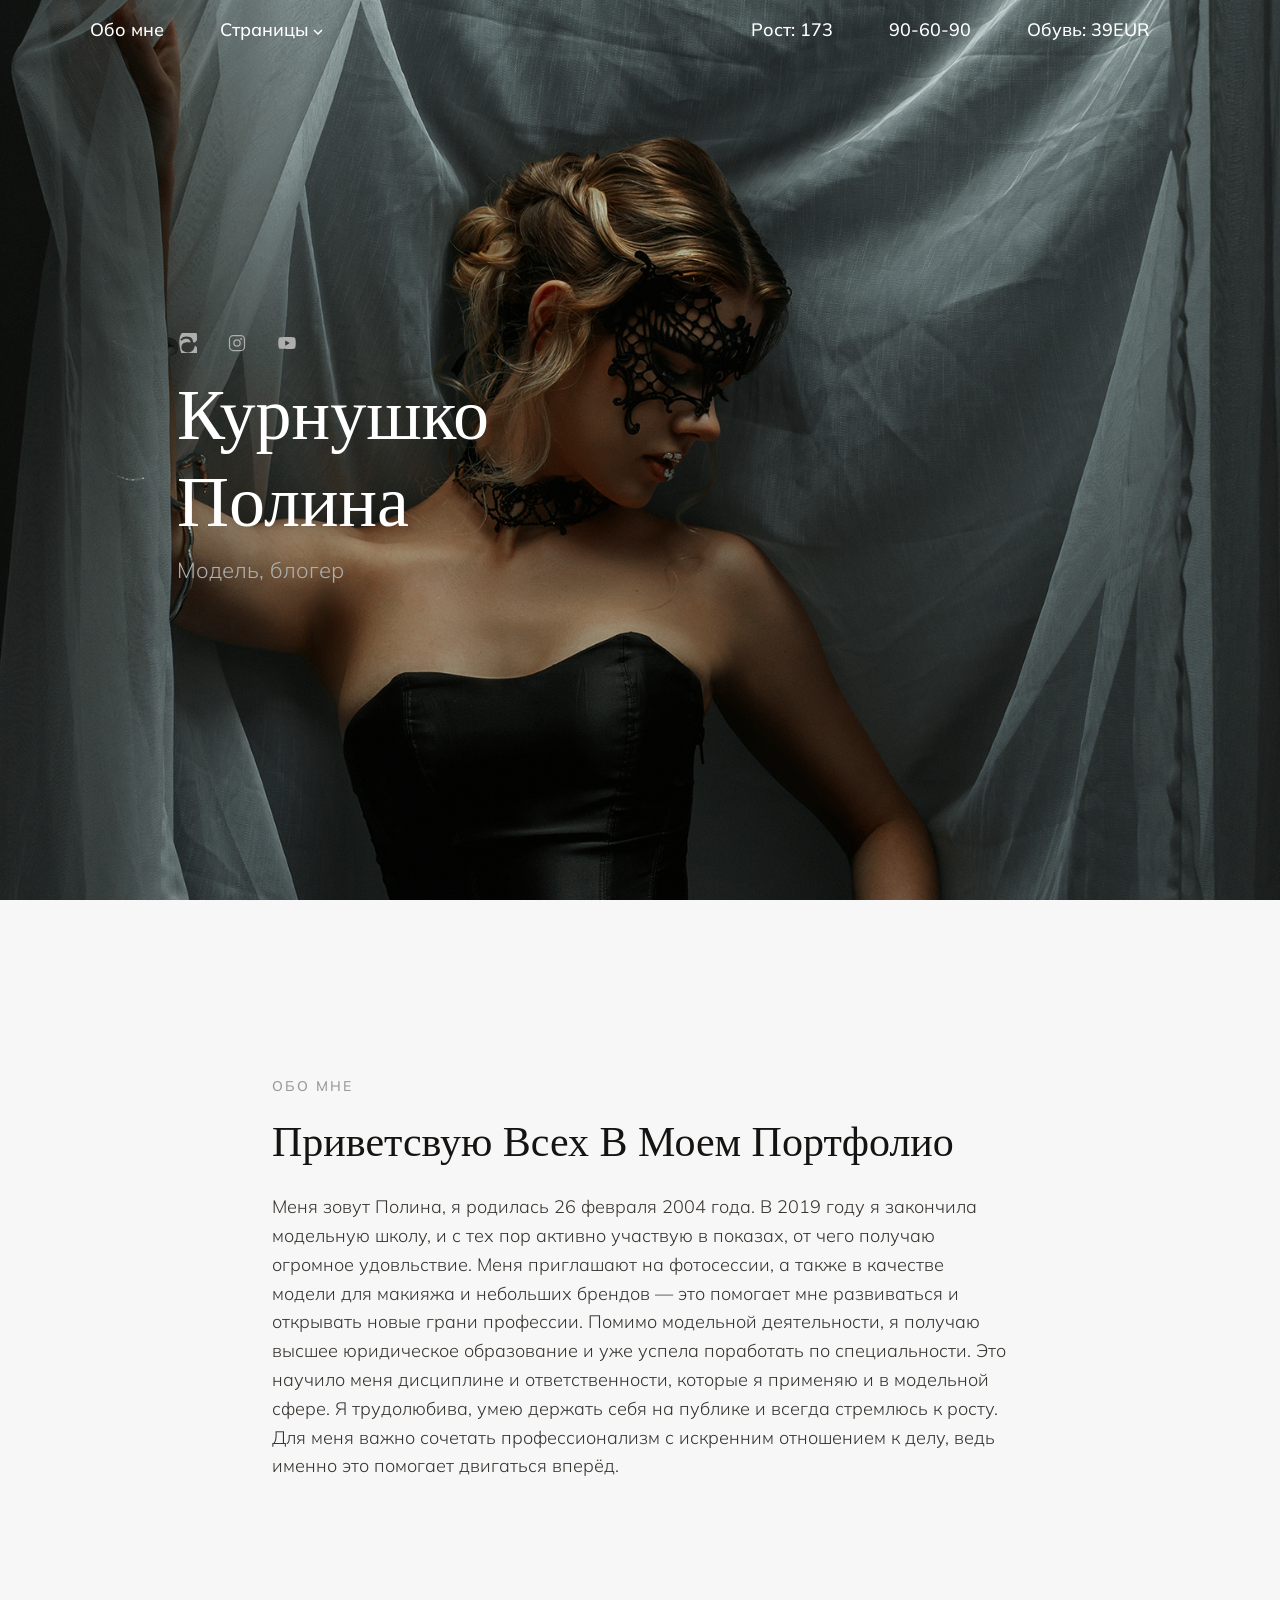
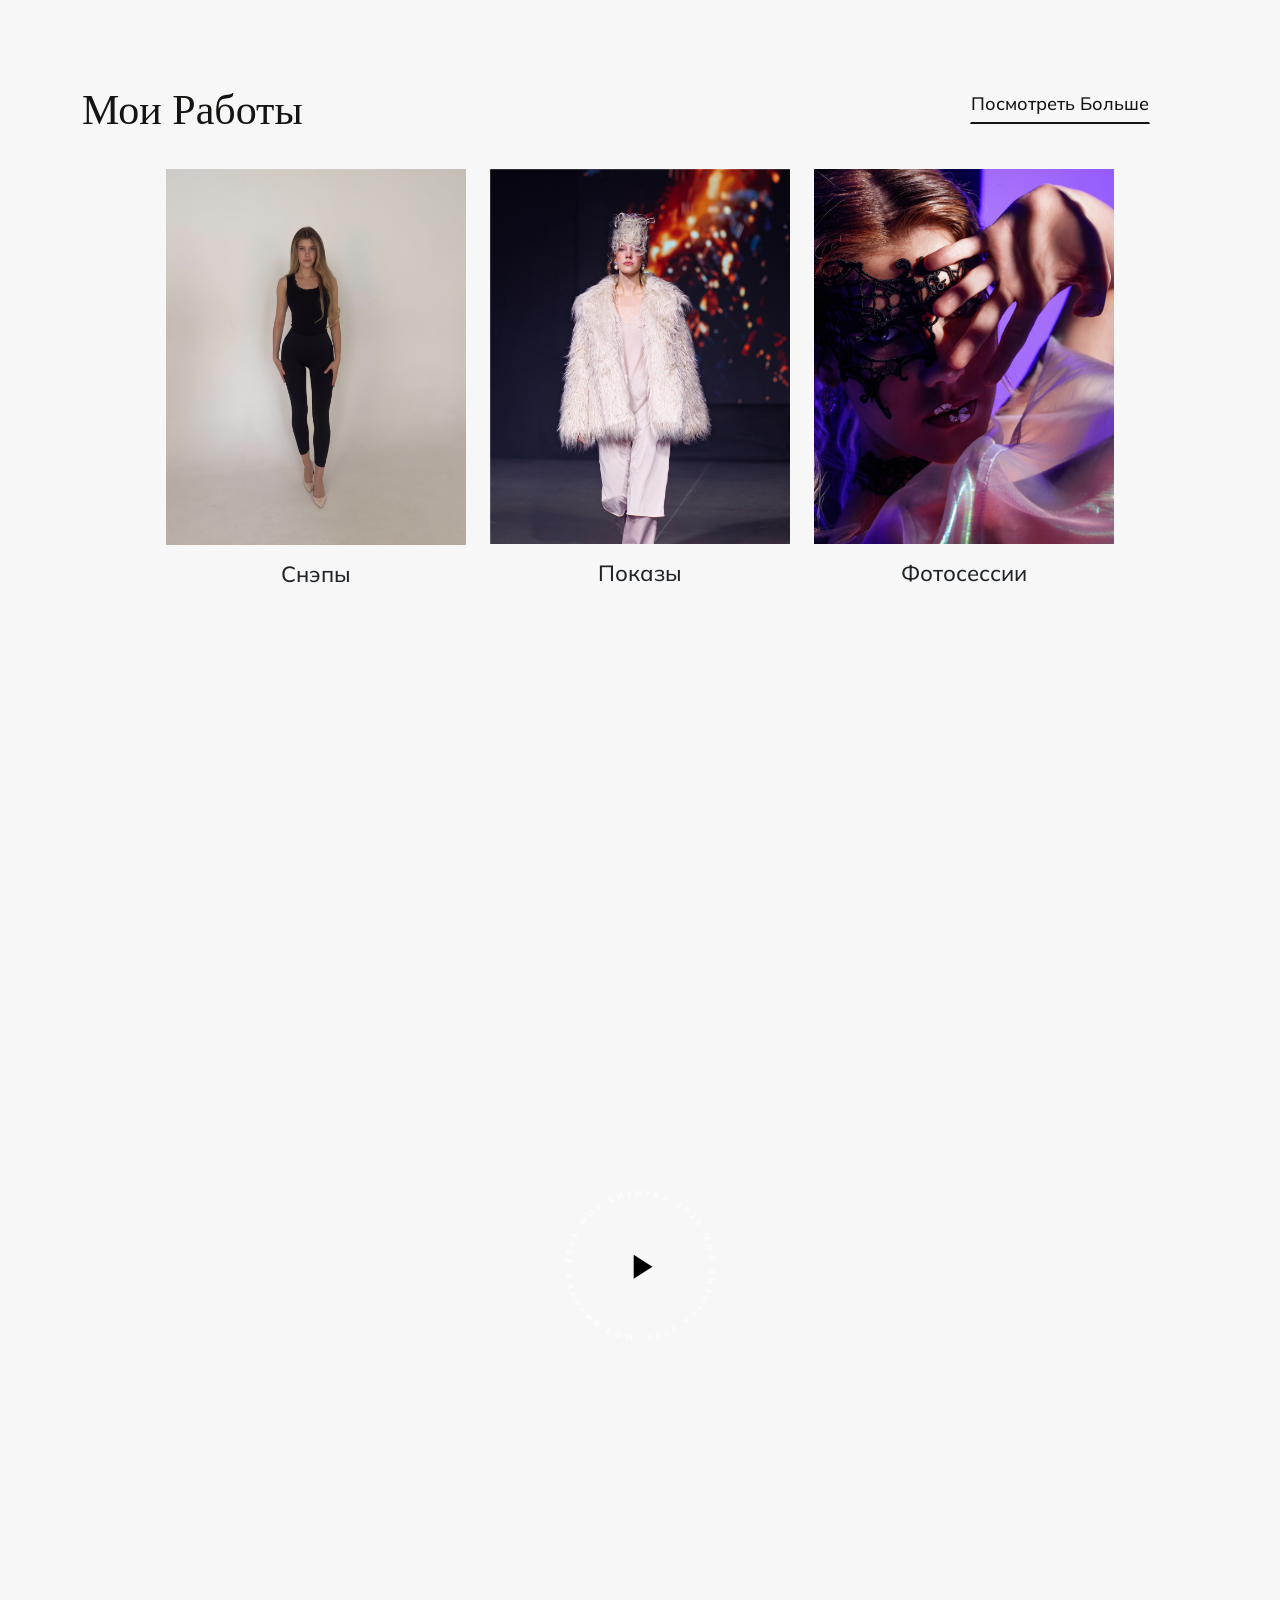
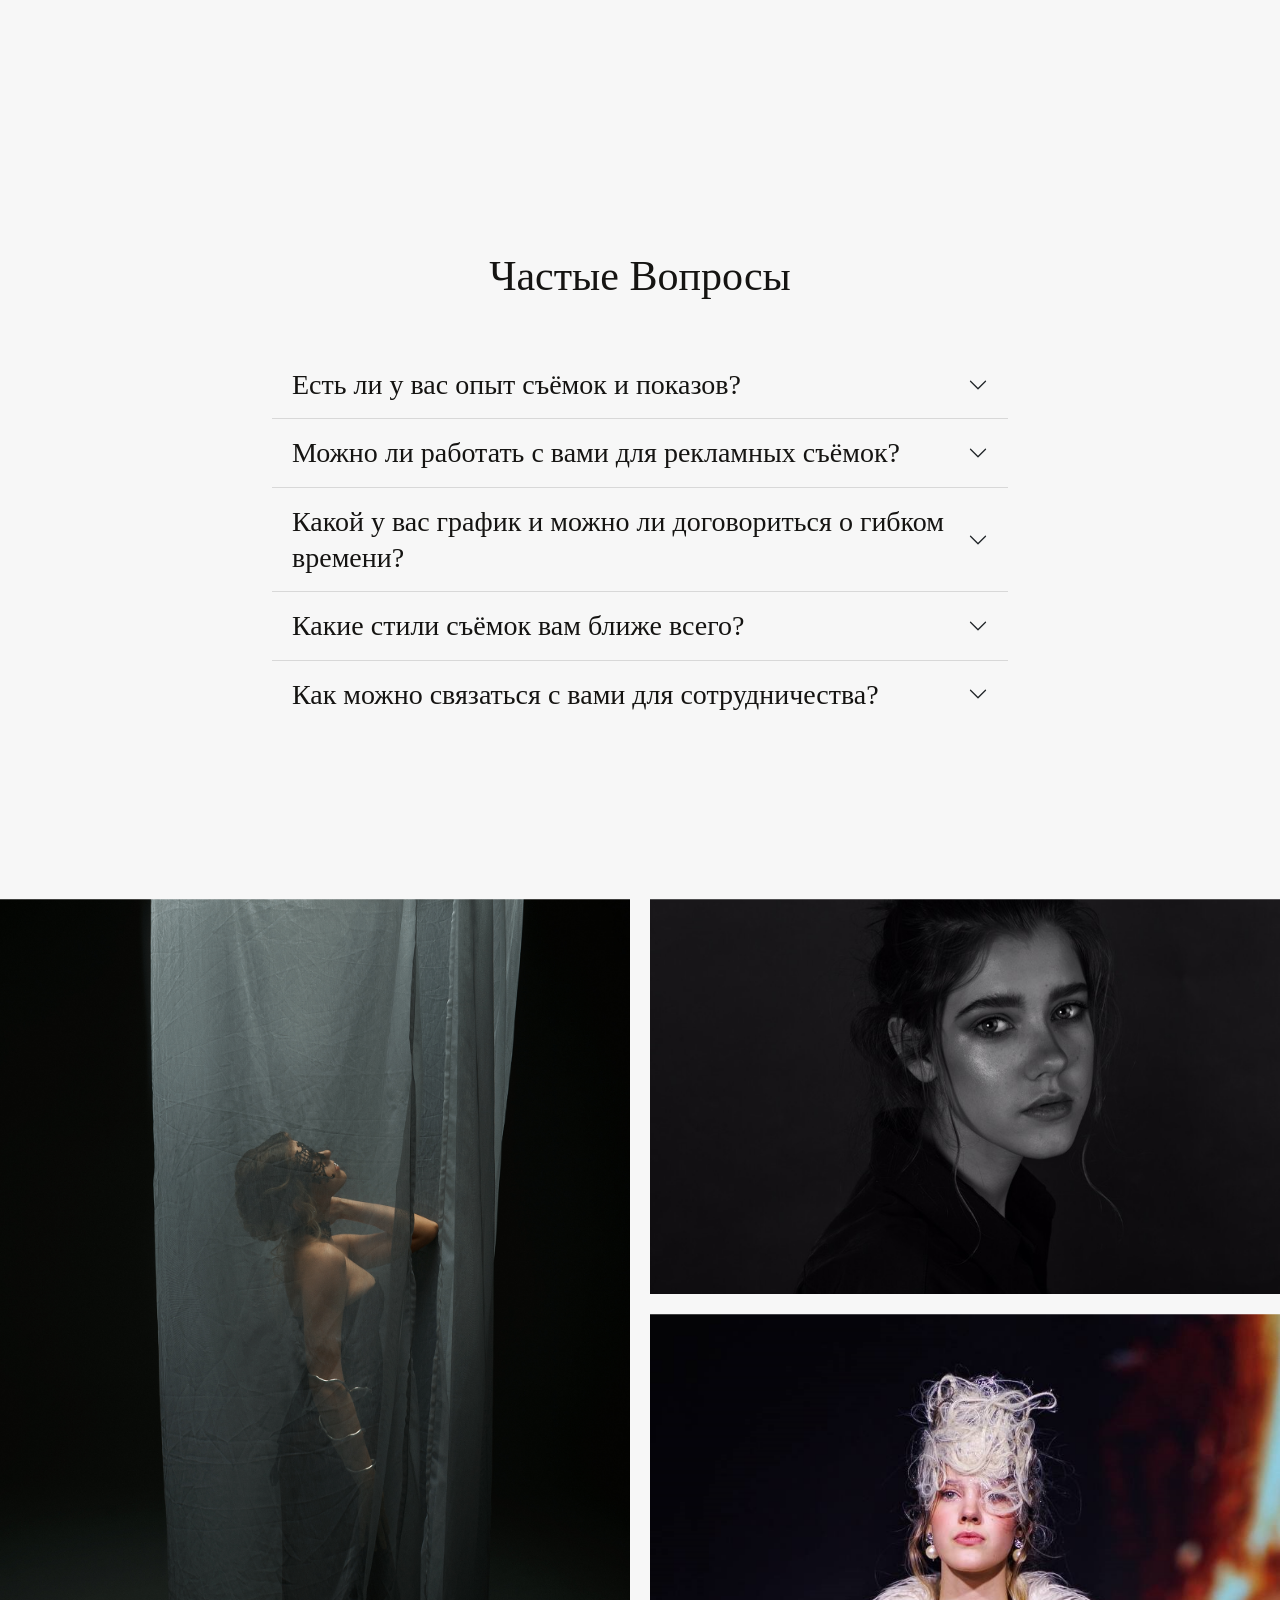
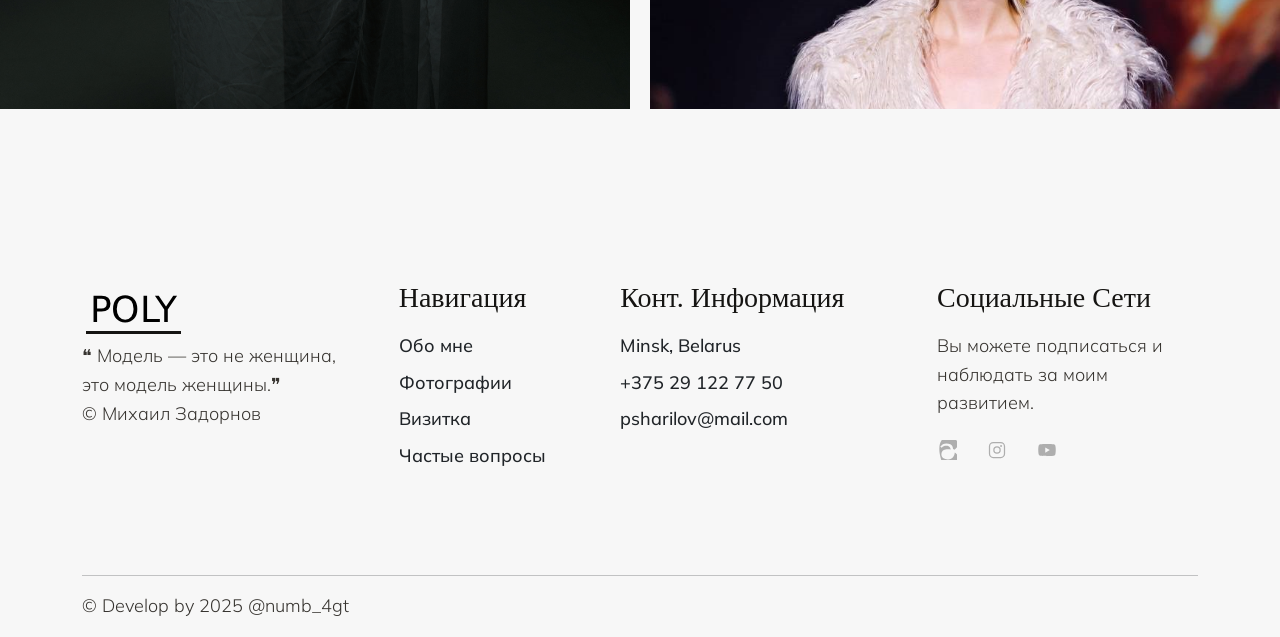
==== commit 6ef574f7: "update: some ref2" ====
--- a/index.html
+++ b/index.html
@@ -168,7 +168,7 @@
         <div class="row">
           <div id="about" class="offset-md-2 col-md-8">
             <span class="title-accent fs-6 text-uppercase" data-aos="fade" data-aos-easing="ease-in" data-aos-duration="1000" data-aos-once="true">Обо мне</span>
-            <h3 class="py-3" data-aos="fade" data-aos-easing="ease-in" data-aos-duration="1500" data-aos-once="true">Приветсву всех в моем портфолио</h3>
+            <h3 class="py-3" data-aos="fade" data-aos-easing="ease-in" data-aos-duration="1500" data-aos-once="true">Приветсвую всех в моем портфолио</h3>
             <p data-aos="fade" data-aos-easing="ease-in" data-aos-duration="1800" data-aos-once="true">
               Меня зовут Полина, я родилась 26 февраля 2004 года. В 2019 году я закончила модельную школу, и с тех пор активно участвую в показах, от чего получаю огромное удовльствие. Меня приглашают на фотосессии, а также в качестве модели для макияжа и небольших брендов — это помогает мне развиваться и открывать новые грани профессии. 
               Помимо модельной деятельности, я получаю высшее юридическое образование и уже успела поработать по специальности. Это научило меня дисциплине и ответственности, которые я применяю и в модельной сфере. Я трудолюбива, умею держать себя на публике и всегда стремлюсь к росту. Для меня важно сочетать профессионализм с искренним отношением к делу, ведь именно это помогает двигаться вперёд.
